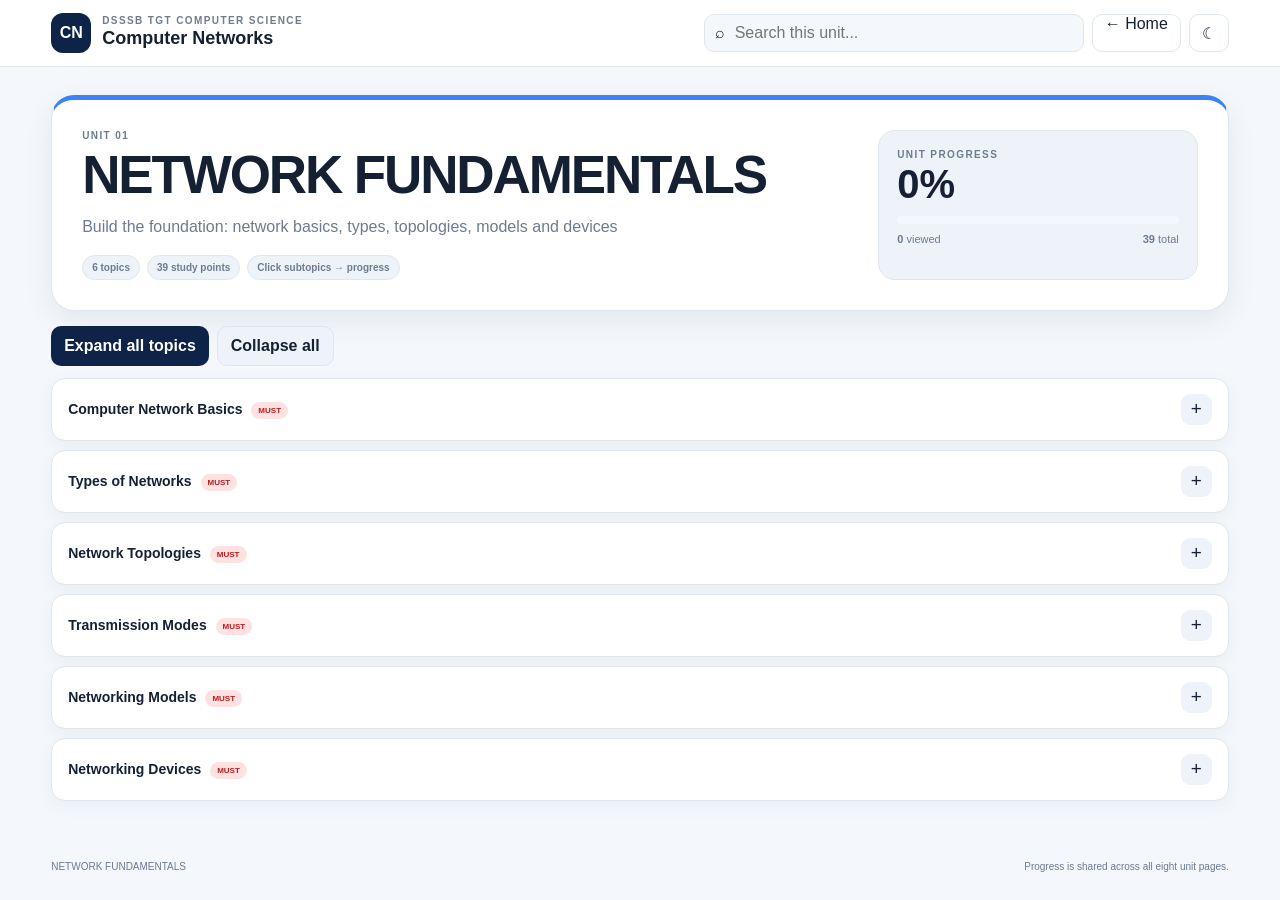
==== unit1.html @ 91158e70 "Add DSSSB TGT syllabus tracker website" ====
<!DOCTYPE html>
<html lang="en">

<head>
  <meta charset="UTF-8">
  <meta name="viewport" content="width=device-width,initial-scale=1.0">
  <title>NETWORK FUNDAMENTALS | DSSSB TGT</title>
  <link rel="stylesheet" href="css/style.css">
</head>

<body style="--accent:#3b82f6">
  <header class="topbar">
    <div class="brand">
      <div class="mark">CN</div>
      <div>
        <div class="eyebrow">DSSSB TGT COMPUTER SCIENCE</div>
        <h1>Computer Networks</h1>
      </div>
    </div>
    <div class="top-actions"><label class="search">⌕ <input id="searchInput" placeholder="Search this unit..."></label><a class="back-btn" href="index.html">← Home</a><button class="icon-btn" id="themeToggle">☾</button></div>
  </header>
  <main class="page">
    <section class="unit-hero" style="--accent:#3b82f6">
      <div class="unit-header-row">
        <div>
          <div class="unit-label">UNIT 01</div>
          <h2>NETWORK FUNDAMENTALS</h2>
          <p>Build the foundation: network basics, types, topologies, models and devices</p>
          <div class="stats"><span class="pill">6 topics</span><span class="pill">39 study points</span><span class="pill">Click subtopics → progress</span></div>
        </div>
        <div class="progress-box">
          <div class="eyebrow">UNIT PROGRESS</div>
          <div class="progress-big" id="progressPercent">0%</div>
          <div class="bar"><span id="progressBar"></span></div>
          <div class="progress-meta"><span><b id="progressDone">0</b> viewed</span><span><b id="progressTotal">39</b> total</span></div>
        </div>
      </div>
    </section>
    <div class="unit-tools"><button class="btn primary" id="expandAll">Expand all topics</button><button class="btn secondary" id="collapseAll">Collapse all</button></div>
    <section class="topic-list">
      <article class="topic" data-search="computer network basics definition of a computer network objectives: resource sharing, communication, reliability, cost effectiveness advantages of networking applications of computer networks network components: sender, receiver, message, medium, protocol">
        <div class="topic-head">
          <div>
            <div class="topic-title">Computer Network Basics <span class="priority must">MUST</span></div>
             
          </div>
          <div class="topic-right"><button class="toggle">+</button></div>
        </div>
        <div class="topic-body">
          <div class="subtopic" data-progress-id="u1-1-1"><label class="subtopic-row"><input class="subtopic-check" type="checkbox" aria-label="Mark Definition of a computer network complete"><span class="subtopic-copy">
                <div class="subtopic-title">Definition of a computer network</div>
                 
              </span></label></div>
          <div class="subtopic" data-progress-id="u1-1-2"><label class="subtopic-row"><input class="subtopic-check" type="checkbox" aria-label="Mark Objectives: resource sharing, communication, reliability, cost effectiveness complete"><span class="subtopic-copy">
                <div class="subtopic-title">Objectives: resource sharing, communication, reliability, cost effectiveness</div>
                 
              </span></label></div>
          <div class="subtopic" data-progress-id="u1-1-3"><label class="subtopic-row"><input class="subtopic-check" type="checkbox" aria-label="Mark Advantages of networking complete"><span class="subtopic-copy">
                <div class="subtopic-title">Advantages of networking</div>
                 
              </span></label></div>
          <div class="subtopic" data-progress-id="u1-1-4"><label class="subtopic-row"><input class="subtopic-check" type="checkbox" aria-label="Mark Applications of computer networks complete"><span class="subtopic-copy">
                <div class="subtopic-title">Applications of computer networks</div>
                 
              </span></label></div>
          <div class="subtopic" data-progress-id="u1-1-5"><label class="subtopic-row"><input class="subtopic-check" type="checkbox" aria-label="Mark Network components: sender, receiver, message, medium, protocol complete"><span class="subtopic-copy">
                <div class="subtopic-title">Network components: sender, receiver, message, medium, protocol</div>
                 
              </span></label></div>
          <div class="tip">Study this point at DSSSB TGT level first. Prioritize definitions, comparisons, examples, diagrams and basic numericals.</div>
        </div>
      </article>
      <article class="topic" data-search="types of networks pan — personal area network lan — local area network man — metropolitan area network wan — wide area network compare range, ownership and typical use">
        <div class="topic-head">
          <div>
            <div class="topic-title">Types of Networks <span class="priority must">MUST</span></div>
             
          </div>
          <div class="topic-right"><button class="toggle">+</button></div>
        </div>
        <div class="topic-body">
          <div class="subtopic" data-progress-id="u1-2-1"><label class="subtopic-row"><input class="subtopic-check" type="checkbox" aria-label="Mark PAN — Personal Area Network complete"><span class="subtopic-copy">
                <div class="subtopic-title">PAN — Personal Area Network</div>
                 
              </span></label></div>
          <div class="subtopic" data-progress-id="u1-2-2"><label class="subtopic-row"><input class="subtopic-check" type="checkbox" aria-label="Mark LAN — Local Area Network complete"><span class="subtopic-copy">
                <div class="subtopic-title">LAN — Local Area Network</div>
                 
              </span></label></div>
          <div class="subtopic" data-progress-id="u1-2-3"><label class="subtopic-row"><input class="subtopic-check" type="checkbox" aria-label="Mark MAN — Metropolitan Area Network complete"><span class="subtopic-copy">
                <div class="subtopic-title">MAN — Metropolitan Area Network</div>
                 
              </span></label></div>
          <div class="subtopic" data-progress-id="u1-2-4"><label class="subtopic-row"><input class="subtopic-check" type="checkbox" aria-label="Mark WAN — Wide Area Network complete"><span class="subtopic-copy">
                <div class="subtopic-title">WAN — Wide Area Network</div>
                 
              </span></label></div>
          <div class="subtopic" data-progress-id="u1-2-5"><label class="subtopic-row"><input class="subtopic-check" type="checkbox" aria-label="Mark Compare range, ownership and typical use complete"><span class="subtopic-copy">
                <div class="subtopic-title">Compare range, ownership and typical use</div>
                 
              </span></label></div>
          <div class="tip">Study this point at DSSSB TGT level first. Prioritize definitions, comparisons, examples, diagrams and basic numericals.</div>
        </div>
      </article>
      <article class="topic" data-search="network topologies bus topology star topology ring topology mesh topology tree topology hybrid topology advantages and disadvantages failure points, cabling and scenario-based identification">
        <div class="topic-head">
          <div>
            <div class="topic-title">Network Topologies <span class="priority must">MUST</span></div>
             
          </div>
          <div class="topic-right"><button class="toggle">+</button></div>
        </div>
        <div class="topic-body">
          <div class="subtopic" data-progress-id="u1-3-1"><label class="subtopic-row"><input class="subtopic-check" type="checkbox" aria-label="Mark Bus topology complete"><span class="subtopic-copy">
                <div class="subtopic-title">Bus topology</div>
                 
              </span></label></div>
          <div class="subtopic" data-progress-id="u1-3-2"><label class="subtopic-row"><input class="subtopic-check" type="checkbox" aria-label="Mark Star topology complete"><span class="subtopic-copy">
                <div class="subtopic-title">Star topology</div>
                 
              </span></label></div>
          <div class="subtopic" data-progress-id="u1-3-3"><label class="subtopic-row"><input class="subtopic-check" type="checkbox" aria-label="Mark Ring topology complete"><span class="subtopic-copy">
                <div class="subtopic-title">Ring topology</div>
                 
              </span></label></div>
          <div class="subtopic" data-progress-id="u1-3-4"><label class="subtopic-row"><input class="subtopic-check" type="checkbox" aria-label="Mark Mesh topology complete"><span class="subtopic-copy">
                <div class="subtopic-title">Mesh topology</div>
                 
              </span></label></div>
          <div class="subtopic" data-progress-id="u1-3-5"><label class="subtopic-row"><input class="subtopic-check" type="checkbox" aria-label="Mark Tree topology complete"><span class="subtopic-copy">
                <div class="subtopic-title">Tree topology</div>
                 
              </span></label></div>
          <div class="subtopic" data-progress-id="u1-3-6"><label class="subtopic-row"><input class="subtopic-check" type="checkbox" aria-label="Mark Hybrid topology complete"><span class="subtopic-copy">
                <div class="subtopic-title">Hybrid topology</div>
                 
              </span></label></div>
          <div class="subtopic" data-progress-id="u1-3-7"><label class="subtopic-row"><input class="subtopic-check" type="checkbox" aria-label="Mark Advantages and disadvantages complete"><span class="subtopic-copy">
                <div class="subtopic-title">Advantages and disadvantages</div>
                 
              </span></label></div>
          <div class="subtopic" data-progress-id="u1-3-8"><label class="subtopic-row"><input class="subtopic-check" type="checkbox" aria-label="Mark Failure points, cabling and scenario-based identification complete"><span class="subtopic-copy">
                <div class="subtopic-title">Failure points, cabling and scenario-based identification</div>
                 
              </span></label></div>
          <div class="tip">Study this point at DSSSB TGT level first. Prioritize definitions, comparisons, examples, diagrams and basic numericals.</div>
        </div>
      </article>
      <article class="topic" data-search="transmission modes simplex — one-way communication half duplex — both directions, not simultaneously full duplex — both directions simultaneously examples of each mode">
        <div class="topic-head">
          <div>
            <div class="topic-title">Transmission Modes <span class="priority must">MUST</span></div>
             
          </div>
          <div class="topic-right"><button class="toggle">+</button></div>
        </div>
        <div class="topic-body">
          <div class="subtopic" data-progress-id="u1-4-1"><label class="subtopic-row"><input class="subtopic-check" type="checkbox" aria-label="Mark Simplex — one-way communication complete"><span class="subtopic-copy">
                <div class="subtopic-title">Simplex — one-way communication</div>
                 
              </span></label></div>
          <div class="subtopic" data-progress-id="u1-4-2"><label class="subtopic-row"><input class="subtopic-check" type="checkbox" aria-label="Mark Half Duplex — both directions, not simultaneously complete"><span class="subtopic-copy">
                <div class="subtopic-title">Half Duplex — both directions, not simultaneously</div>
                 
              </span></label></div>
          <div class="subtopic" data-progress-id="u1-4-3"><label class="subtopic-row"><input class="subtopic-check" type="checkbox" aria-label="Mark Full Duplex — both directions simultaneously complete"><span class="subtopic-copy">
                <div class="subtopic-title">Full Duplex — both directions simultaneously</div>
                 
              </span></label></div>
          <div class="subtopic" data-progress-id="u1-4-4"><label class="subtopic-row"><input class="subtopic-check" type="checkbox" aria-label="Mark Examples of each mode complete"><span class="subtopic-copy">
                <div class="subtopic-title">Examples of each mode</div>
                 
              </span></label></div>
          <div class="tip">Study this point at DSSSB TGT level first. Prioritize definitions, comparisons, examples, diagrams and basic numericals.</div>
        </div>
      </article>
      <article class="topic" data-search="networking models osi model — 7 layers physical, data link, network, transport, session, presentation, application functions of each osi layer tcp/ip model — 4 layers network access, internet, transport, application osi vs tcp/ip protocol examples mapped to layers">
        <div class="topic-head">
          <div>
            <div class="topic-title">Networking Models <span class="priority must">MUST</span></div>
             
          </div>
          <div class="topic-right"><button class="toggle">+</button></div>
        </div>
        <div class="topic-body">
          <div class="subtopic" data-progress-id="u1-5-1"><label class="subtopic-row"><input class="subtopic-check" type="checkbox" aria-label="Mark OSI Model — 7 layers complete"><span class="subtopic-copy">
                <div class="subtopic-title">OSI Model — 7 layers</div>
                 
              </span></label></div>
          <div class="subtopic" data-progress-id="u1-5-2"><label class="subtopic-row"><input class="subtopic-check" type="checkbox" aria-label="Mark Physical, Data Link, Network, Transport, Session, Presentation, Application complete"><span class="subtopic-copy">
                <div class="subtopic-title">Physical, Data Link, Network, Transport, Session, Presentation, Application</div>
                 
              </span></label></div>
          <div class="subtopic" data-progress-id="u1-5-3"><label class="subtopic-row"><input class="subtopic-check" type="checkbox" aria-label="Mark Functions of each OSI layer complete"><span class="subtopic-copy">
                <div class="subtopic-title">Functions of each OSI layer</div>
                 
              </span></label></div>
          <div class="subtopic" data-progress-id="u1-5-4"><label class="subtopic-row"><input class="subtopic-check" type="checkbox" aria-label="Mark TCP/IP Model — 4 layers complete"><span class="subtopic-copy">
                <div class="subtopic-title">TCP/IP Model — 4 layers</div>
                 
              </span></label></div>
          <div class="subtopic" data-progress-id="u1-5-5"><label class="subtopic-row"><input class="subtopic-check" type="checkbox" aria-label="Mark Network Access, Internet, Transport, Application complete"><span class="subtopic-copy">
                <div class="subtopic-title">Network Access, Internet, Transport, Application</div>
                 
              </span></label></div>
          <div class="subtopic" data-progress-id="u1-5-6"><label class="subtopic-row"><input class="subtopic-check" type="checkbox" aria-label="Mark OSI vs TCP/IP complete"><span class="subtopic-copy">
                <div class="subtopic-title">OSI vs TCP/IP</div>
                 
              </span></label></div>
          <div class="subtopic" data-progress-id="u1-5-7"><label class="subtopic-row"><input class="subtopic-check" type="checkbox" aria-label="Mark Protocol examples mapped to layers complete"><span class="subtopic-copy">
                <div class="subtopic-title">Protocol examples mapped to layers</div>
                 
              </span></label></div>
          <div class="tip">Study this point at DSSSB TGT level first. Prioritize definitions, comparisons, examples, diagrams and basic numericals.</div>
        </div>
      </article>
      <article class="topic" data-search="networking devices repeater hub bridge switch router gateway modem access point function and associated layer switch vs hub vs router">
        <div class="topic-head">
          <div>
            <div class="topic-title">Networking Devices <span class="priority must">MUST</span></div>
             
          </div>
          <div class="topic-right"><button class="toggle">+</button></div>
        </div>
        <div class="topic-body">
          <div class="subtopic" data-progress-id="u1-6-1"><label class="subtopic-row"><input class="subtopic-check" type="checkbox" aria-label="Mark Repeater complete"><span class="subtopic-copy">
                <div class="subtopic-title">Repeater</div>
                 
              </span></label></div>
          <div class="subtopic" data-progress-id="u1-6-2"><label class="subtopic-row"><input class="subtopic-check" type="checkbox" aria-label="Mark Hub complete"><span class="subtopic-copy">
                <div class="subtopic-title">Hub</div>
                 
              </span></label></div>
          <div class="subtopic" data-progress-id="u1-6-3"><label class="subtopic-row"><input class="subtopic-check" type="checkbox" aria-label="Mark Bridge complete"><span class="subtopic-copy">
                <div class="subtopic-title">Bridge</div>
                 
              </span></label></div>
          <div class="subtopic" data-progress-id="u1-6-4"><label class="subtopic-row"><input class="subtopic-check" type="checkbox" aria-label="Mark Switch complete"><span class="subtopic-copy">
                <div class="subtopic-title">Switch</div>
                 
              </span></label></div>
          <div class="subtopic" data-progress-id="u1-6-5"><label class="subtopic-row"><input class="subtopic-check" type="checkbox" aria-label="Mark Router complete"><span class="subtopic-copy">
                <div class="subtopic-title">Router</div>
                 
              </span></label></div>
          <div class="subtopic" data-progress-id="u1-6-6"><label class="subtopic-row"><input class="subtopic-check" type="checkbox" aria-label="Mark Gateway complete"><span class="subtopic-copy">
                <div class="subtopic-title">Gateway</div>
                 
              </span></label></div>
          <div class="subtopic" data-progress-id="u1-6-7"><label class="subtopic-row"><input class="subtopic-check" type="checkbox" aria-label="Mark Modem complete"><span class="subtopic-copy">
                <div class="subtopic-title">Modem</div>
                 
              </span></label></div>
          <div class="subtopic" data-progress-id="u1-6-8"><label class="subtopic-row"><input class="subtopic-check" type="checkbox" aria-label="Mark Access Point complete"><span class="subtopic-copy">
                <div class="subtopic-title">Access Point</div>
                 
              </span></label></div>
          <div class="subtopic" data-progress-id="u1-6-9"><label class="subtopic-row"><input class="subtopic-check" type="checkbox" aria-label="Mark Function and associated layer complete"><span class="subtopic-copy">
                <div class="subtopic-title">Function and associated layer</div>
                 
              </span></label></div>
          <div class="subtopic" data-progress-id="u1-6-10"><label class="subtopic-row"><input class="subtopic-check" type="checkbox" aria-label="Mark Switch vs hub vs router complete"><span class="subtopic-copy">
                <div class="subtopic-title">Switch vs hub vs router</div>
                 
              </span></label></div>
          <div class="tip">Study this point at DSSSB TGT level first. Prioritize definitions, comparisons, examples, diagrams and basic numericals.</div>
        </div>
      </article>
    </section>
  </main>
  <footer class="footer"><span>NETWORK FUNDAMENTALS</span><span>Progress is shared across all eight unit pages.</span></footer>
  <script>
    const KEY = "dsssb_cn_global_progress_v4",
      THEME = "dsssb_cn_theme_v4";

    function load() {
      return JSON.parse(localStorage.getItem(KEY) || "{}")
    }

    function save(x) {
      localStorage.setItem(KEY, JSON.stringify(x))
    }

    function theme(d) {
      document.body.classList.toggle("dark", d);
      const b = document.querySelector("#themeToggle");
      if (b) b.textContent = d ? "☀" : "☾";
      localStorage.setItem(THEME, d ? "1" : "0")
    }

    function init() {
      theme(localStorage.getItem(THEME) === "1");
      const b = document.querySelector("#themeToggle");
      if (b) b.onclick = () => theme(!document.body.classList.contains("dark"))
    }

    function updateLocalProgress() {
      const p = load(),
        nodes = [...document.querySelectorAll("[data-progress-id]")],
        total = nodes.length,
        done = nodes.filter(n => p[n.dataset.progressId]).length,
        pct = total ? Math.round(done / total * 100) : 0;
      const pb = document.querySelector("#progressBar");
      if (pb) pb.style.width = pct + "%";
      const pe = document.querySelector("#progressPercent");
      if (pe) pe.textContent = pct + "%";
      const pd = document.querySelector("#progressDone");
      if (pd) pd.textContent = done;
      document.querySelectorAll("[data-progress-id]").forEach(n => {
        const id = n.dataset.progressId,
          checked = !!p[id];
        n.classList.toggle("viewed", checked);
        const cb = n.querySelector(".subtopic-check");
        if (cb) cb.checked = checked;
      });
    }

    function wire() {
      document.querySelectorAll(".topic-head").forEach(h => h.onclick = (e) => {
        if (e.target.closest("button")) return;
        const c = h.closest(".topic"),
          o = c.classList.toggle("open");
        c.querySelector(".toggle").textContent = o ? "×" : "+";
      });
      document.querySelectorAll(".subtopic-check").forEach(cb => cb.addEventListener("click", e => {
        e.stopPropagation();
        const n = cb.closest(".subtopic"),
          p = load();
        p[n.dataset.progressId] = cb.checked;
        if (!cb.checked) delete p[n.dataset.progressId];
        save(p);
        updateLocalProgress();
      }));
      document.querySelectorAll(".subtopic").forEach(n => n.addEventListener("click", (e) => {
        if (e.target.closest(".subtopic-check")) return;
        const cb = n.querySelector(".subtopic-check");
        cb.checked = !cb.checked;
        cb.dispatchEvent(new Event("click", {
          bubbles: false
        }));
      }));
      document.querySelector("#expandAll")?.addEventListener("click", () => document.querySelectorAll(".topic").forEach(c => {
        c.classList.add("open");
        c.querySelector(".toggle").textContent = "×"
      }));
      document.querySelector("#collapseAll")?.addEventListener("click", () => document.querySelectorAll(".topic").forEach(c => {
        c.classList.remove("open");
        c.querySelector(".toggle").textContent = "+"
      }));
      document.querySelector("#searchInput")?.addEventListener("input", e => {
        const q = e.target.value.toLowerCase().trim();
        document.querySelectorAll(".topic").forEach(c => c.classList.toggle("hidden", q && !c.dataset.search.includes(q)))
      });
      document.addEventListener("keydown", e => {
        if ((e.ctrlKey || e.metaKey) && e.key.toLowerCase() === "k") {
          e.preventDefault();
          document.querySelector("#searchInput")?.focus()
        }
      });
    }
    document.addEventListener("DOMContentLoaded", () => {
      init();
      wire();
      updateLocalProgress()
    });
  </script>
</body>

</html>
---- css/style.css ----
* {
  box-sizing: border-box;
}
:root {
  --bg: #f4f7fb;
  --card: #fff;
  --ink: #152033;
  --muted: #6d7b90;
  --line: #dfe6ee;
  --nav: #0e2348;
  --soft: #eef3f9;
  --shadow: 0 10px 30px rgba(20, 32, 50, 0.07);
}
body.dark {
  --bg: #0a1220;
  --card: #121d2c;
  --ink: #eff5fc;
  --muted: #9ba9bd;
  --line: #28374c;
  --nav: #07162f;
  --soft: #172336;
  --shadow: 0 16px 38px rgba(0, 0, 0, 0.25);
}
html {
  scroll-behavior: smooth;
}
body {
  margin: 0;
  background: var(--bg);
  color: var(--ink);
  font-family:
    Inter,
    Segoe UI,
    Arial,
    sans-serif;
}
a {
  text-decoration: none;
  color: inherit;
}
button,
input {
  font: inherit;
}
.topbar {
  position: sticky;
  top: 0;
  z-index: 50;
  display: flex;
  align-items: center;
  justify-content: space-between;
  gap: 16px;
  padding: 13px 4vw;
  background: color-mix(in srgb, var(--card) 94%, transparent);
  backdrop-filter: blur(14px);
  border-bottom: 1px solid var(--line);
}
.brand {
  display: flex;
  align-items: center;
  gap: 11px;
}
.mark {
  width: 40px;
  height: 40px;
  border-radius: 12px;
  background: var(--nav);
  color: #fff;
  display: grid;
  place-items: center;
  font-weight: 900;
}
.eyebrow,
.kicker,
.unit-label {
  font-size: 10px;
  font-weight: 900;
  letter-spacing: 0.14em;
  color: var(--muted);
}
.brand h1 {
  margin: 2px 0;
  font-size: 18px;
}
.top-actions {
  display: flex;
  align-items: center;
  gap: 8px;
}
.search {
  display: flex;
  align-items: center;
  gap: 8px;
  width: min(380px, 42vw);
  border: 1px solid var(--line);
  background: var(--bg);
  border-radius: 10px;
  padding: 8px 10px;
}
.search input {
  width: 100%;
  border: 0;
  outline: 0;
  background: transparent;
  color: var(--ink);
}
.icon-btn,
.back-btn {
  height: 38px;
  border: 1px solid var(--line);
  background: var(--card);
  color: var(--ink);
  padding: 0 12px;
  border-radius: 10px;
  cursor: pointer;
}
.page {
  max-width: 1320px;
  margin: auto;
  padding: 28px 4vw 60px;
}
.hero,
.unit-hero {
  background: var(--card);
  border: 1px solid var(--line);
  border-radius: 23px;
  box-shadow: var(--shadow);
  padding: 30px;
}
.hero-grid {
  display: grid;
  grid-template-columns: 1.6fr 0.8fr;
  gap: 20px;
  align-items: center;
}
.hero h2,
.unit-hero h2 {
  font-size: clamp(30px, 4.6vw, 53px);
  line-height: 1.02;
  letter-spacing: -0.04em;
  margin: 7px 0 12px;
}
.hero p,
.unit-hero p {
  max-width: 780px;
  color: var(--muted);
  margin: 0;
  line-height: 1.6;
}
.actions {
  display: flex;
  gap: 8px;
  margin-top: 20px;
}
.btn {
  border-radius: 10px;
  padding: 10px 13px;
  font-weight: 850;
  cursor: pointer;
}
.primary {
  border: 0;
  background: var(--nav);
  color: #fff;
}
.secondary {
  border: 1px solid var(--line);
  background: var(--soft);
  color: var(--ink);
}
.progress-box {
  background: var(--soft);
  border: 1px solid var(--line);
  border-radius: 17px;
  padding: 18px;
}
.progress-big {
  font-size: 40px;
  font-weight: 900;
  margin-top: 2px;
}
.bar {
  height: 8px;
  background: var(--bg);
  border-radius: 99px;
  overflow: hidden;
  margin: 9px 0;
}
.bar span {
  display: block;
  width: 0;
  height: 100%;
  background: linear-gradient(90deg, #3b82f6, #16a34a);
  transition: width 0.3s;
}
.progress-meta {
  display: flex;
  justify-content: space-between;
  color: var(--muted);
  font-size: 11px;
}
.section-head {
  display: flex;
  align-items: end;
  justify-content: space-between;
  margin: 28px 0 12px;
}
.section-head h3 {
  margin: 0;
  font-size: 21px;
}
.section-head span {
  font-size: 11px;
  color: var(--muted);
}
.unit-grid {
  display: grid;
  grid-template-columns: repeat(2, 1fr);
  gap: 14px;
}
.unit-card {
  display: block;
  background: var(--card);
  border: 1px solid var(--line);
  border-left: 5px solid var(--accent);
  border-radius: 17px;
  box-shadow: var(--shadow);
  padding: 18px;
  transition: 0.16s;
}
.unit-card:hover {
  transform: translateY(-2px);
  box-shadow: 0 16px 38px rgba(20, 32, 50, 0.1);
}
.unit-card-top {
  display: flex;
  justify-content: space-between;
  gap: 16px;
}
.unit-no {
  font-size: 10px;
  font-weight: 900;
  letter-spacing: 0.14em;
  color: var(--accent);
}
.unit-card h4 {
  margin: 5px 0;
  font-size: 18px;
}
.unit-card p {
  margin: 0;
  color: var(--muted);
  font-size: 12px;
  line-height: 1.5;
}
.arrow {
  font-size: 26px;
  color: var(--muted);
}
.unit-progress {
  margin-top: 14px;
}
.unit-progress-row {
  display: flex;
  justify-content: space-between;
  font-size: 10px;
  color: var(--muted);
}
.unit-progress .bar {
  height: 6px;
}
.unit-hero {
  margin-bottom: 15px;
  border-top: 5px solid var(--accent);
}
.unit-header-row {
  display: grid;
  grid-template-columns: 1.7fr 0.7fr;
  gap: 20px;
}
.unit-hero .stats {
  display: flex;
  gap: 7px;
  flex-wrap: wrap;
  margin-top: 15px;
}
.pill {
  font-size: 10px;
  padding: 6px 9px;
  border-radius: 999px;
  background: var(--soft);
  border: 1px solid var(--line);
  color: var(--muted);
  font-weight: 800;
}
.unit-tools {
  display: flex;
  gap: 8px;
  margin-bottom: 12px;
}
.topic-list {
  display: flex;
  flex-direction: column;
  gap: 9px;
}
.topic {
  background: var(--card);
  border: 1px solid var(--line);
  border-radius: 14px;
  overflow: hidden;
  box-shadow: 0 5px 18px rgba(20, 32, 50, 0.045);
}
.topic.hidden {
  display: none;
}
.topic-head {
  display: flex;
  justify-content: space-between;
  align-items: center;
  gap: 12px;
  padding: 15px 16px;
  cursor: pointer;
}
.topic-title {
  font-size: 14px;
  font-weight: 900;
}
.topic-desc {
  font-size: 11px;
  color: var(--muted);
  margin-top: 3px;
}
.topic-right {
  display: flex;
  align-items: center;
  gap: 7px;
}
.priority {
  font-size: 8px;
  padding: 4px 7px;
  border-radius: 99px;
  font-weight: 900;
  vertical-align: middle;
  margin-left: 5px;
}
.must {
  background: #fee2e2;
  color: #b91c1c;
}
.should {
  background: #ffedd5;
  color: #c2410c;
}
.basic {
  background: #dcfce7;
  color: #166534;
}
.toggle {
  width: 31px;
  height: 31px;
  border: 0;
  border-radius: 9px;
  background: var(--soft);
  color: var(--ink);
  font-size: 19px;
  cursor: pointer;
}
.topic-body {
  display: none;
  padding: 15px 18px;
  border-top: 1px solid var(--line);
  background: color-mix(in srgb, var(--bg) 44%, var(--card));
  margin-left: 38px;
}
.topic.open .topic-body {
  display: block;
}
.topic.open .toggle {
  transform: rotate(45deg);
}
.subtopic {
  margin: 7px 0;
  padding: 11px 13px;
  border: 1px solid var(--line);
  border-left: 3px solid var(--accent);
  border-radius: 10px;
  background: var(--card);
  cursor: pointer;
  transition: 0.14s;
}
.subtopic:hover {
  transform: translateX(3px);
  background: var(--soft);
}
.subtopic.viewed {
  outline: 2px solid color-mix(in srgb, var(--accent) 35%, transparent);
}
.subtopic-title {
  font-size: 12px;
  font-weight: 760;
}
.subtopic-note {
  font-size: 10px;
  color: var(--muted);
  margin-top: 2px;
}
.subtopic.viewed .subtopic-title:after {
  content: " ✓ viewed";
  color: #15803d;
  font-size: 9px;
  font-weight: 900;
}
.tip {
  margin-top: 12px;
  padding: 10px 12px;
  border-radius: 9px;
  background: var(--soft);
  color: var(--muted);
  font-size: 10px;
}
.footer {
  max-width: 1320px;
  margin: auto;
  padding: 0 4vw 27px;
  display: flex;
  justify-content: space-between;
  color: var(--muted);
  font-size: 10px;
}
@media (max-width: 900px) {
  .hero-grid,
  .unit-header-row {
    grid-template-columns: 1fr;
  }
  .unit-grid {
    grid-template-columns: 1fr;
  }
}
@media (max-width: 650px) {
  .topbar {
    flex-direction: column;
    align-items: flex-start;
  }
  .top-actions,
  .search {
    width: 100%;
  }
  .page {
    padding-top: 16px;
  }
  .hero,
  .unit-hero {
    padding: 20px;
  }
  .topic-body {
    margin-left: 0;
  }
  .footer {
    padding-left: 16px;
    padding-right: 16px;
    flex-direction: column;
    gap: 5px;
  }
}
.subtopic-row {
  display: flex;
  align-items: center;
  gap: 10px;
}
.subtopic-check {
  appearance: none;
  width: 19px;
  height: 19px;
  flex: 0 0 19px;
  border: 2px solid #b9c4d2;
  border-radius: 6px;
  display: grid;
  place-items: center;
  cursor: pointer;
  background: transparent;
}
.subtopic-check:checked {
  background: #16a34a;
  border-color: #16a34a;
}
.subtopic-check:checked:after {
  content: "✓";
  color: #fff;
  font-size: 12px;
  font-weight: 900;
}
.subtopic-check:focus-visible {
  outline: 2px solid var(--accent);
  outline-offset: 2px;
}
.subtopic-check:checked + .subtopic-copy .subtopic-title {
  text-decoration: line-through;
  text-decoration-thickness: 1px;
  opacity: 0.68;
}
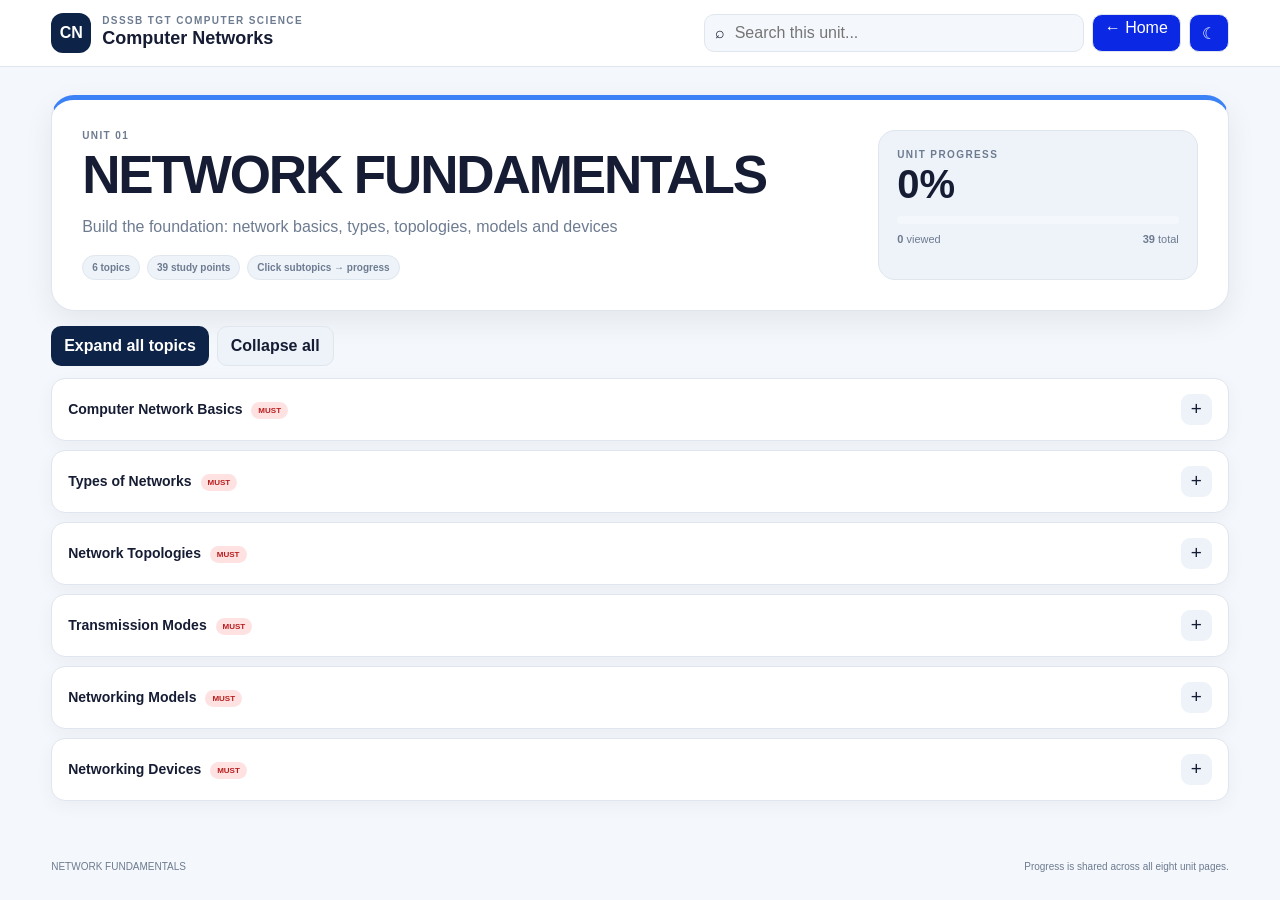
==== commit a94cc7bb: "Add simple view and improve navigation" ====
--- a/unit1.html
+++ b/unit1.html
@@ -17,7 +17,11 @@
         <h1>Computer Networks</h1>
       </div>
     </div>
-    <div class="top-actions"><label class="search">⌕ <input id="searchInput" placeholder="Search this unit..."></label><a class="back-btn" href="index.html">← Home</a><button class="icon-btn" id="themeToggle">☾</button></div>
+    <div class="top-actions">
+      <label class="search">⌕ <input id="searchInput" placeholder="Search this unit..."></label>
+      <a class="back-btn" href="index.html">← Home</a>
+      <button class="icon-btn" id="themeToggle">☾</button>
+    </div>
   </header>
   <main class="page">
     <section class="unit-hero" style="--accent:#3b82f6">
--- a/css/style.css
+++ b/css/style.css
@@ -4,7 +4,7 @@
 :root {
   --bg: #f4f7fb;
   --card: #fff;
-  --ink: #152033;
+  --ink: #151c33;
   --muted: #6d7b90;
   --line: #dfe6ee;
   --nav: #0e2348;
@@ -106,11 +106,11 @@
 }
 .icon-btn,
 .back-btn {
+  color: #ffffff;
   height: 38px;
   border: 1px solid var(--line);
-  background: var(--card);
-  color: var(--ink);
-  padding: 0 12px;
+  background: rgb(11, 40, 229);
+  padding: 4px 12px;
   border-radius: 10px;
   cursor: pointer;
 }
